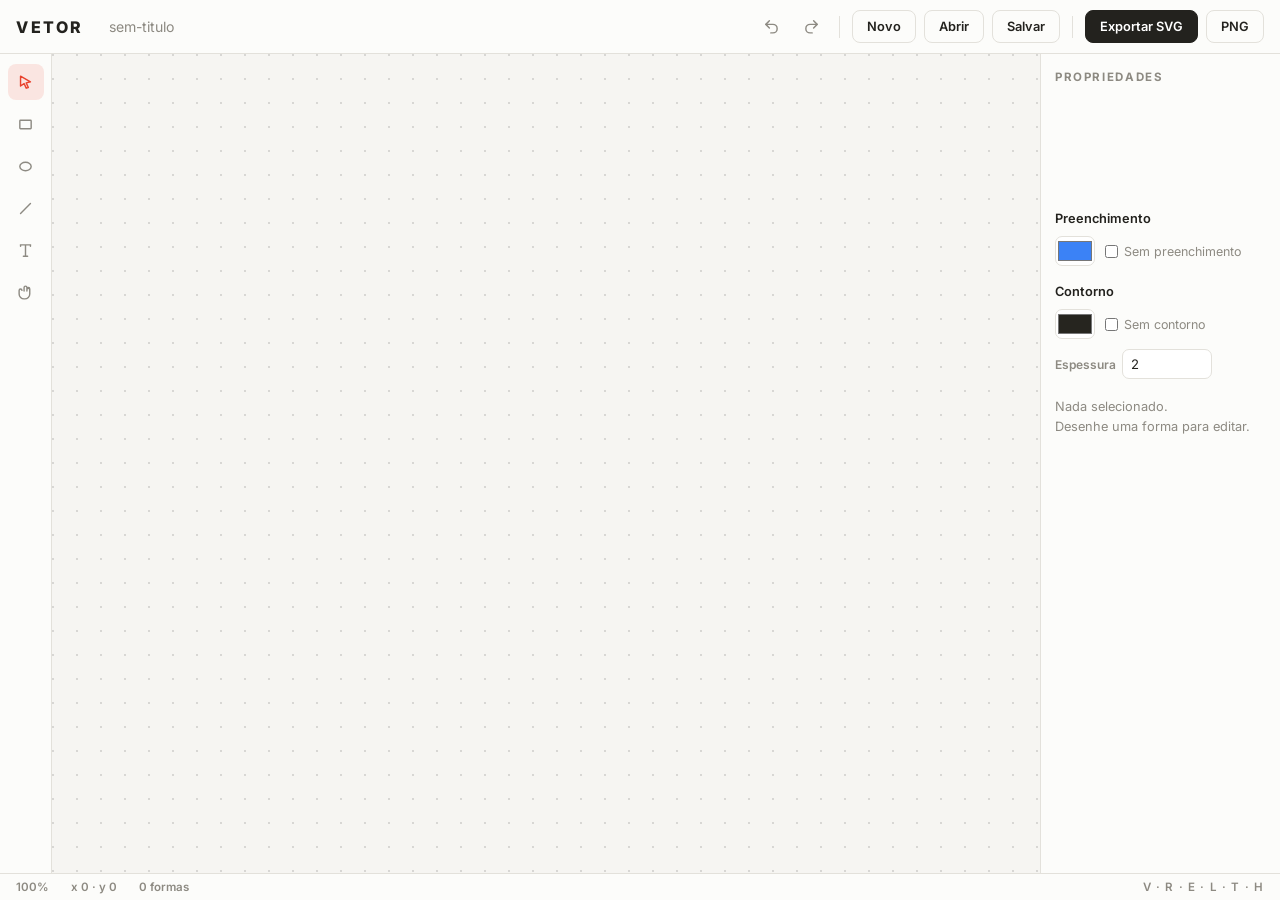
==== index.html @ 30c0fa39 "VETOR: MVP do editor vetorial" ====
<!DOCTYPE html>
<html lang="pt-BR">
<head>
    <meta charset="UTF-8">
    <meta name="viewport" content="width=device-width, initial-scale=1.0">
    <meta name="description" content="VETOR — Editor vetorial, direto no navegador. Formas, texto e cores em SVG, de graça.">
    <title>VETOR — Editor vetorial</title>
    <link href="https://fonts.googleapis.com/css2?family=Inter:wght@400;500;600;700;800&display=swap" rel="stylesheet">
    <link rel="icon" type="image/svg+xml" href="favicon.svg">
    <link rel="stylesheet" href="assets/css/styles.css">
</head>
<body>
    <header class="topbar">
        <a href="#" class="logo" id="logo_vetor">VETOR</a>
        <input type="text" id="nome_doc" class="nome-doc" value="sem-titulo" spellcheck="false" aria-label="Nome do arquivo">
        <div class="topbar-acoes">
            <button class="bt-ferr" id="bt_undo" title="Desfazer (Ctrl+Z)" aria-label="Desfazer">
                <svg viewBox="0 0 24 24" fill="none" stroke="currentColor" stroke-width="2" stroke-linecap="round" stroke-linejoin="round" aria-hidden="true"><path d="M9 14L4 9l5-5"/><path d="M4 9h10a6 6 0 0 1 0 12h-3"/></svg>
            </button>
            <button class="bt-ferr" id="bt_redo" title="Refazer (Ctrl+Y)" aria-label="Refazer">
                <svg viewBox="0 0 24 24" fill="none" stroke="currentColor" stroke-width="2" stroke-linecap="round" stroke-linejoin="round" aria-hidden="true"><path d="M15 14l5-5-5-5"/><path d="M20 9H10a6 6 0 0 0 0 12h3"/></svg>
            </button>
            <span class="sep"></span>
            <button class="bt-acao" id="bt_novo">Novo</button>
            <button class="bt-acao" id="bt_abrir">Abrir</button>
            <button class="bt-acao" id="bt_salvar">Salvar</button>
            <span class="sep"></span>
            <button class="bt-acao primario" id="bt_exportar_svg">Exportar SVG</button>
            <button class="bt-acao" id="bt_exportar_png">PNG</button>
        </div>
        <input type="file" id="abrir_arquivo" accept=".json,application/json" hidden>
    </header>

    <div class="corpo">
        <!-- Ferramentas -->
        <nav class="ferramentas" aria-label="Ferramentas de desenho">
            <button class="bt-ferr ativa" data-ferramenta="selecionar" title="Selecionar (V)">
                <svg viewBox="0 0 24 24" fill="none" stroke="currentColor" stroke-width="2" stroke-linejoin="round" aria-hidden="true"><path d="M5 3l14 8-6 1.5L16 19l-3 1-3-6.5L5 17V3z"/></svg>
            </button>
            <button class="bt-ferr" data-ferramenta="retangulo" title="Retângulo (R)">
                <svg viewBox="0 0 24 24" fill="none" stroke="currentColor" stroke-width="2" aria-hidden="true"><rect x="4" y="6" width="16" height="12" rx="1"/></svg>
            </button>
            <button class="bt-ferr" data-ferramenta="elipse" title="Elipse (E)">
                <svg viewBox="0 0 24 24" fill="none" stroke="currentColor" stroke-width="2" aria-hidden="true"><ellipse cx="12" cy="12" rx="8" ry="6"/></svg>
            </button>
            <button class="bt-ferr" data-ferramenta="linha" title="Linha (L)">
                <svg viewBox="0 0 24 24" fill="none" stroke="currentColor" stroke-width="2" stroke-linecap="round" aria-hidden="true"><path d="M5 19L19 5"/></svg>
            </button>
            <button class="bt-ferr" data-ferramenta="texto" title="Texto (T)">
                <svg viewBox="0 0 24 24" fill="none" stroke="currentColor" stroke-width="2" stroke-linecap="round" aria-hidden="true"><path d="M5 6V4h14v2M12 4v16M9 20h6"/></svg>
            </button>
            <button class="bt-ferr" data-ferramenta="mao" title="Mover a tela (H) — ou arraste com o botão do meio">
                <svg viewBox="0 0 24 24" fill="none" stroke="currentColor" stroke-width="2" stroke-linecap="round" stroke-linejoin="round" aria-hidden="true"><path d="M18 11V7a2 2 0 0 0-4 0M10 10V5a2 2 0 1 1 4 0v5m0-2a2 2 0 0 1 4 0v6a7 7 0 0 1-7 7h-1a7 7 0 0 1-7-7V9a2 2 0 0 1 4 0"/></svg>
            </button>
        </nav>

        <!-- Área de desenho -->
        <div class="tela" id="tela">
            <svg id="mesa" xmlns="http://www.w3.org/2000/svg" aria-label="Mesa de desenho">
                <g id="conteudo"></g>
                <g id="overlay"></g>
            </svg>
        </div>

        <!-- Propriedades -->
        <aside class="painel" aria-label="Propriedades">
            <h2 class="painel-titulo">Propriedades</h2>

            <section class="painel-grupo" id="grp_posicao">
                <h3>Posição e tamanho</h3>
                <div class="grade2">
                    <label>X<input type="number" id="prop_x" step="1"></label>
                    <label>Y<input type="number" id="prop_y" step="1"></label>
                    <label>L<input type="number" id="prop_l" step="1" min="1"></label>
                    <label>A<input type="number" id="prop_a" step="1" min="1"></label>
                </div>
            </section>

            <section class="painel-grupo">
                <h3>Preenchimento</h3>
                <div class="cor-linha">
                    <input type="color" id="prop_fundo" value="#3b82f6" aria-label="Cor de preenchimento">
                    <label class="check"><input type="checkbox" id="prop_sem_fundo"> Sem preenchimento</label>
                </div>
            </section>

            <section class="painel-grupo">
                <h3>Contorno</h3>
                <div class="cor-linha">
                    <input type="color" id="prop_contorno" value="#26251f" aria-label="Cor do contorno">
                    <label class="check"><input type="checkbox" id="prop_sem_contorno"> Sem contorno</label>
                </div>
                <label class="mini">Espessura<input type="number" id="prop_espessura" value="2" min="0.5" step="0.5"></label>
            </section>

            <section class="painel-grupo" id="grp_texto" hidden>
                <h3>Texto</h3>
                <textarea id="prop_texto" rows="2" spellcheck="false" placeholder="Conteúdo do texto"></textarea>
                <label class="mini">Tamanho da fonte<input type="number" id="prop_fonte" value="24" min="4" step="1"></label>
            </section>

            <p class="painel-vazio" id="painel_vazio">Nada selecionado.<br>Desenhe uma forma para editar.</p>
        </aside>
    </div>

    <footer class="statusbar">
        <span id="st_zoom">100%</span>
        <span id="st_pos">x 0 · y 0</span>
        <span id="st_formas">0 formas</span>
        <span class="st-atalhos" title="Atalhos de ferramentas">V · R · E · L · T · H</span>
    </footer>

    <div class="toast" id="toast" role="status" aria-live="polite"></div>

    <script src="assets/js/editor.js"></script>
    <script src="assets/js/app.js"></script>
</body>
</html>
---- assets/css/styles.css ----
/* VETOR — estilos (light, minimalista, estilo VectorCraft) */
:root {
    --fundo: #f6f5f2;
    --painel: #fcfcfa;
    --borda: #e3e1db;
    --texto: #23221e;
    --texto-fraco: #8d8a82;
    --primario: #e8422d;
    --primario-suave: rgba(232, 66, 45, 0.12);
    --selecao: #2f7cf6;
    --sombra: 0 6px 24px rgba(35, 34, 30, 0.08);
    --fonte: 'Inter', system-ui, -apple-system, 'Segoe UI', Roboto, sans-serif;
}

* { margin: 0; padding: 0; box-sizing: border-box; }

body {
    font-family: var(--fonte);
    background: var(--fundo);
    color: var(--texto);
    overflow: hidden;
    height: 100vh;
    display: flex;
    flex-direction: column;
}

/* Topbar */
.topbar {
    display: flex;
    align-items: center;
    gap: 14px;
    padding: 10px 16px;
    background: var(--painel);
    border-bottom: 1px solid var(--borda);
}

.logo {
    font-weight: 800;
    letter-spacing: 0.16em;
    font-size: 1rem;
    color: var(--texto);
    text-decoration: none;
}

.nome-doc {
    font-family: var(--fonte);
    font-size: 0.88rem;
    color: var(--texto-fraco);
    background: transparent;
    border: 1px solid transparent;
    border-radius: 8px;
    padding: 6px 10px;
    width: 180px;
    transition: border-color 0.15s, color 0.15s;
}

.nome-doc:hover { border-color: var(--borda); }
.nome-doc:focus { outline: none; border-color: var(--selecao); color: var(--texto); }

.topbar-acoes {
    margin-left: auto;
    display: flex;
    align-items: center;
    gap: 8px;
}

.sep { width: 1px; height: 22px; background: var(--borda); margin: 0 4px; }

.bt-ferr {
    width: 32px;
    height: 32px;
    display: grid;
    place-items: center;
    background: transparent;
    border: 1px solid transparent;
    border-radius: 8px;
    color: var(--texto-fraco);
    cursor: pointer;
    transition: background 0.12s, color 0.12s;
}

.bt-ferr svg { width: 17px; height: 17px; }
.bt-ferr:hover { background: var(--fundo); color: var(--texto); }
.bt-ferr.ativa { background: var(--primario-suave); color: var(--primario); border-color: transparent; }

.bt-acao {
    font-family: var(--fonte);
    font-size: 0.8rem;
    font-weight: 600;
    padding: 8px 14px;
    background: transparent;
    border: 1px solid var(--borda);
    border-radius: 8px;
    color: var(--texto);
    cursor: pointer;
    transition: border-color 0.12s, background 0.12s;
}

.bt-acao:hover { border-color: var(--texto-fraco); }

.bt-acao.primario {
    background: var(--texto);
    border-color: var(--texto);
    color: #fff;
}

.bt-acao.primario:hover { background: #000; }

/* Corpo em 3 colunas */
.corpo {
    flex: 1;
    display: grid;
    grid-template-columns: 52px 1fr 240px;
    min-height: 0;
}

/* Trilho de ferramentas */
.ferramentas {
    background: var(--painel);
    border-right: 1px solid var(--borda);
    padding: 10px 8px;
    display: flex;
    flex-direction: column;
    gap: 6px;
    align-items: center;
}

.ferramentas .bt-ferr { width: 36px; height: 36px; }

/* Tela */
.tela {
    position: relative;
    overflow: hidden;
    background:
        radial-gradient(circle at 1px 1px, rgba(35, 34, 30, 0.14) 1px, transparent 0) 0 0/24px 24px,
        var(--fundo);
    cursor: default;
}

.tela.desenhando { cursor: crosshair; }
.tela.mao { cursor: grab; }
.tela.mao.arrastando { cursor: grabbing; }

#mesa {
    width: 100%;
    height: 100%;
    display: block;
    touch-action: none;
}

/* Painel de propriedades */
.painel {
    background: var(--painel);
    border-left: 1px solid var(--borda);
    padding: 16px 14px;
    overflow-y: auto;
}

.painel-titulo {
    font-size: 0.72rem;
    font-weight: 700;
    letter-spacing: 0.14em;
    text-transform: uppercase;
    color: var(--texto-fraco);
    margin-bottom: 16px;
}

.painel-grupo { margin-bottom: 18px; }

.painel-grupo h3 {
    font-size: 0.8rem;
    font-weight: 600;
    margin-bottom: 10px;
}

.grade2 {
    display: grid;
    grid-template-columns: 1fr 1fr;
    gap: 8px;
}

.grade2 label,
.mini {
    display: flex;
    align-items: center;
    gap: 6px;
    font-size: 0.75rem;
    font-weight: 600;
    color: var(--texto-fraco);
}

.grade2 input,
.mini input {
    font-family: var(--fonte);
    font-size: 0.82rem;
    color: var(--texto);
    background: #fff;
    border: 1px solid var(--borda);
    border-radius: 7px;
    padding: 6px 8px;
    width: 100%;
    outline: none;
}

.grade2 input:focus, .mini input:focus { border-color: var(--selecao); }

.cor-linha {
    display: flex;
    align-items: center;
    gap: 10px;
}

.cor-linha input[type="color"] {
    width: 40px;
    height: 30px;
    padding: 0;
    border: 1px solid var(--borda);
    border-radius: 7px;
    background: #fff;
    cursor: pointer;
}

.check {
    display: flex;
    align-items: center;
    gap: 6px;
    font-size: 0.78rem;
    color: var(--texto-fraco);
    cursor: pointer;
    white-space: nowrap;
}

.mini { margin-top: 10px; display: flex; }
.mini input { max-width: 90px; }

#prop_texto {
    font-family: var(--fonte);
    font-size: 0.85rem;
    width: 100%;
    border: 1px solid var(--borda);
    border-radius: 7px;
    padding: 8px;
    resize: vertical;
    outline: none;
    background: #fff;
    color: var(--texto);
}

#prop_texto:focus { border-color: var(--selecao); }

.painel-vazio {
    font-size: 0.8rem;
    color: var(--texto-fraco);
    line-height: 1.6;
}

/* Statusbar */
.statusbar {
    display: flex;
    gap: 22px;
    align-items: center;
    padding: 6px 16px;
    font-size: 0.72rem;
    font-weight: 600;
    color: var(--texto-fraco);
    background: var(--painel);
    border-top: 1px solid var(--borda);
}

.st-atalhos { margin-left: auto; letter-spacing: 0.1em; }

/* Toast */
.toast {
    position: fixed;
    bottom: 42px;
    left: 50%;
    transform: translateX(-50%) translateY(60px);
    background: var(--texto);
    color: #fff;
    font-size: 0.8rem;
    font-weight: 600;
    padding: 10px 18px;
    border-radius: 10px;
    opacity: 0;
    pointer-events: none;
    transition: transform 0.2s, opacity 0.2s;
    z-index: 100;
}

.toast.show { transform: translateX(-50%) translateY(0); opacity: 1; }

/* Responsivo */
@media (max-width: 860px) {
    .corpo { grid-template-columns: 52px 1fr; }
    .painel { display: none; }
}
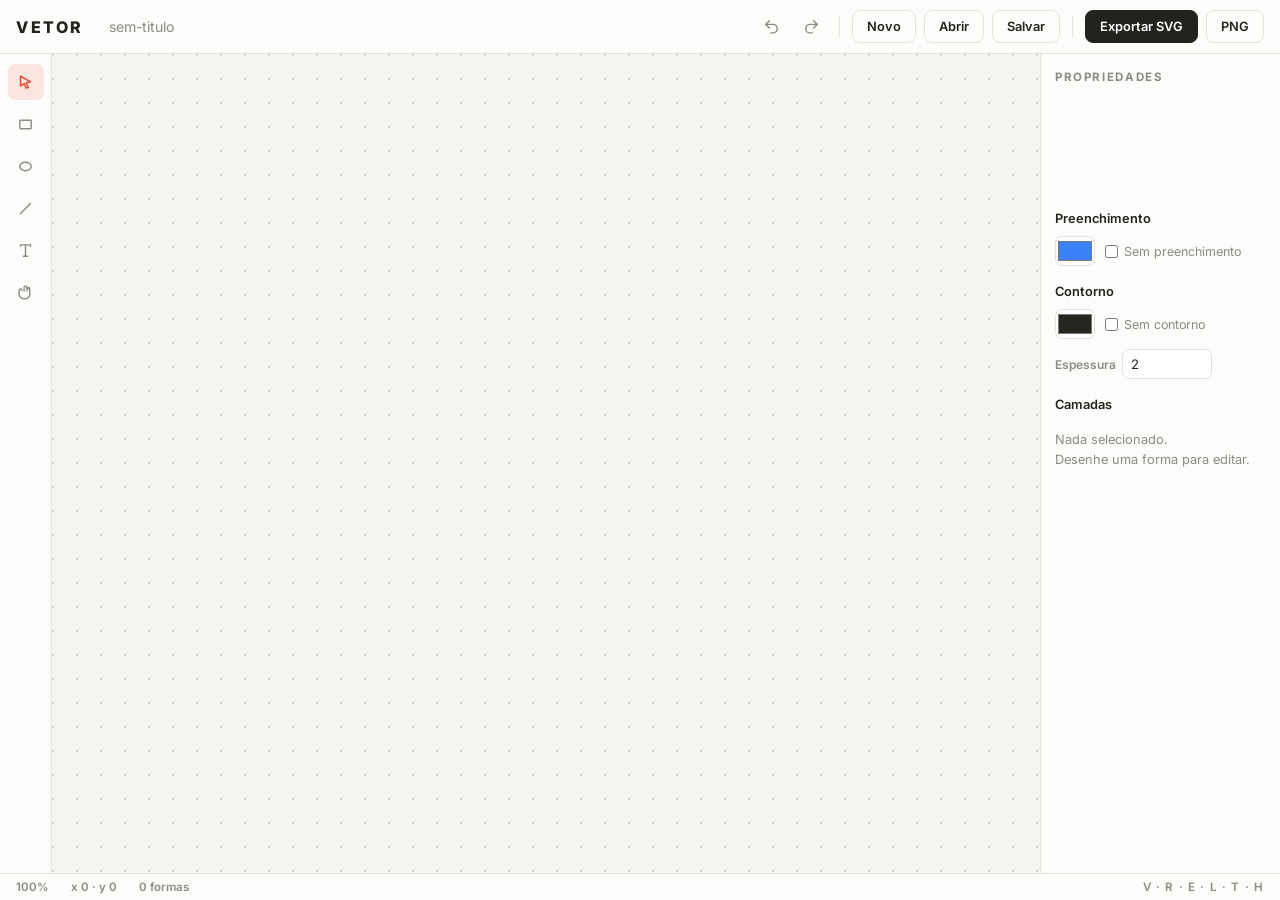
==== commit 3d6487eb: "Camadas: lista de objetos com reordenação e visibilidade (#2) - núcleo: moverFormaNaOrdem (frente/tr" ====
--- a/index.html
+++ b/index.html
@@ -99,6 +99,20 @@
                 <label class="mini">Tamanho da fonte<input type="number" id="prop_fonte" value="24" min="4" step="1"></label>
             </section>
 
+            <section class="painel-grupo">
+                <h3>Camadas</h3>
+                <ul class="camadas" id="lista_camadas"></ul>
+                <div class="camadas-acoes" id="camadas_acoes" hidden>
+                    <button class="bt-mini" data-ordem="fundo" title="Enviar para o fundo">⤓</button>
+                    <button class="bt-mini" data-ordem="tras" title="Uma camada atrás">↓</button>
+                    <button class="bt-mini" data-ordem="frente" title="Uma camada à frente">↑</button>
+                    <button class="bt-mini" data-ordem="topo" title="Trazer para o topo">⤒</button>
+                    <span class="sep2"></span>
+                    <button class="bt-mini" id="bt_camada_visivel" title="Mostrar/ocultar">👁</button>
+                    <button class="bt-mini" id="bt_camada_remover" title="Remover forma">🗑</button>
+                </div>
+            </section>
+
             <p class="painel-vazio" id="painel_vazio">Nada selecionado.<br>Desenhe uma forma para editar.</p>
         </aside>
     </div>
--- a/assets/css/styles.css
+++ b/assets/css/styles.css
@@ -254,6 +254,88 @@
     line-height: 1.6;
 }
 
+/* Camadas */
+.camadas {
+    list-style: none;
+    max-height: 220px;
+    overflow-y: auto;
+    border: 1px solid var(--borda);
+    border-radius: 8px;
+    background: #fff;
+}
+
+.camadas:empty { display: none; }
+
+.camada {
+    display: flex;
+    align-items: center;
+    gap: 8px;
+    padding: 7px 10px;
+    font-size: 0.8rem;
+    cursor: pointer;
+    border-bottom: 1px solid var(--borda);
+    transition: background 0.1s;
+}
+
+.camada:last-child { border-bottom: none; }
+.camada:hover { background: var(--fundo); }
+.camada.ativa { background: var(--primario-suave); font-weight: 600; }
+
+.camada-icone {
+    width: 16px;
+    height: 16px;
+    flex: none;
+    border-radius: 4px;
+    border: 1px solid var(--borda);
+}
+
+.camada-nome {
+    flex: 1;
+    min-width: 0;
+    overflow: hidden;
+    text-overflow: ellipsis;
+    white-space: nowrap;
+}
+
+.camada-olho {
+    background: transparent;
+    border: none;
+    cursor: pointer;
+    font-size: 0.8rem;
+    opacity: 0.55;
+    padding: 2px;
+}
+
+.camada-olho:hover { opacity: 1; }
+
+.camada.oculta .camada-nome { opacity: 0.45; text-decoration: line-through; }
+
+.camadas-acoes {
+    display: flex;
+    gap: 4px;
+    align-items: center;
+    margin-top: 8px;
+}
+
+.camadas-acoes[hidden] { display: none; }
+
+.bt-mini {
+    font-size: 0.8rem;
+    width: 26px;
+    height: 26px;
+    display: grid;
+    place-items: center;
+    background: #fff;
+    border: 1px solid var(--borda);
+    border-radius: 6px;
+    cursor: pointer;
+    transition: border-color 0.12s, background 0.12s;
+}
+
+.bt-mini:hover { border-color: var(--texto-fraco); }
+
+.sep2 { width: 1px; height: 18px; background: var(--borda); margin: 0 2px; }
+
 /* Statusbar */
 .statusbar {
     display: flex;
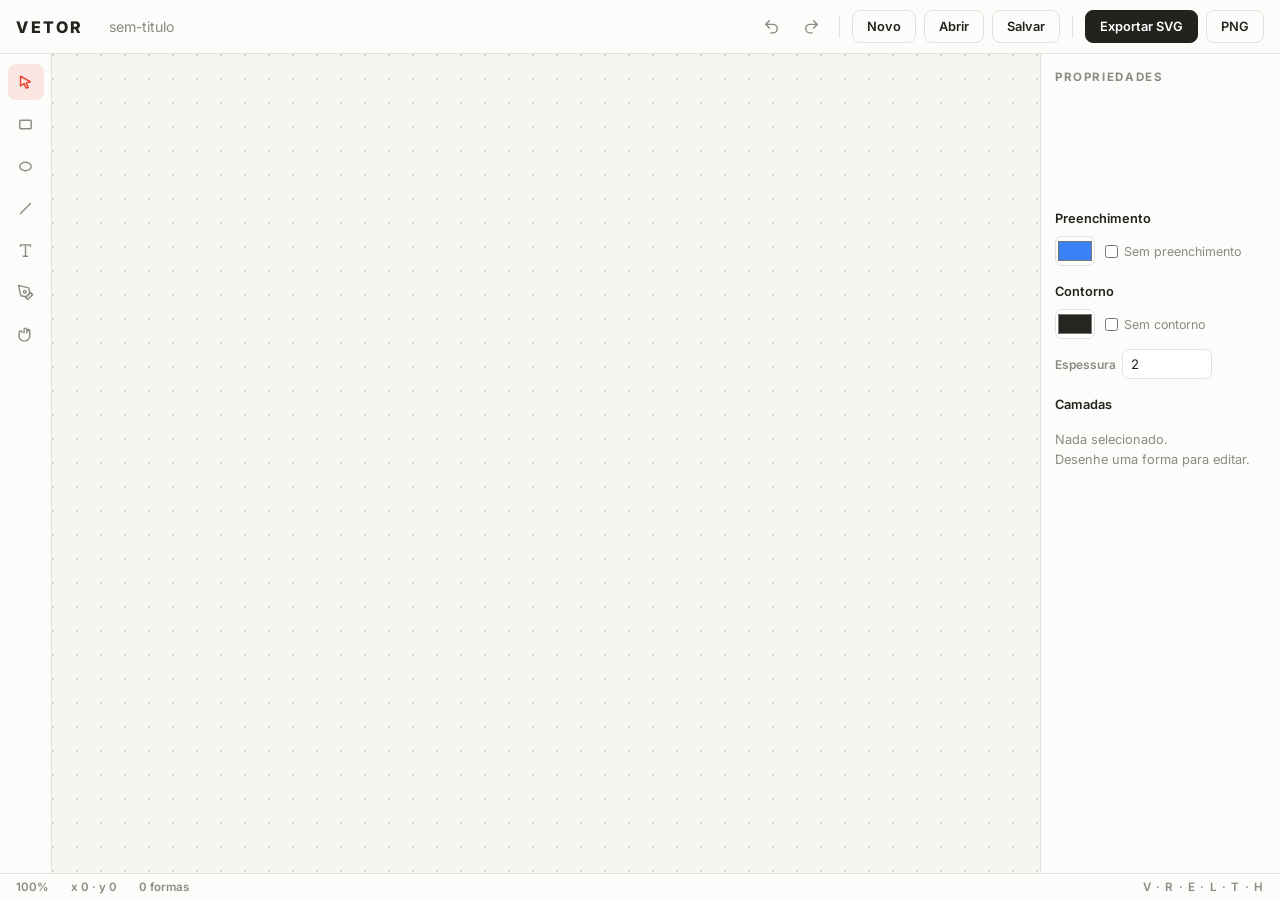
==== commit 2920eb6e: "Caneta Bézier: paths com nós, tangentes e fecho (#4) - núcleo: forma 'path' com pontos [{x,y,ax,ay,b" ====
--- a/index.html
+++ b/index.html
@@ -48,6 +48,9 @@
             </button>
             <button class="bt-ferr" data-ferramenta="texto" title="Texto (T)">
                 <svg viewBox="0 0 24 24" fill="none" stroke="currentColor" stroke-width="2" stroke-linecap="round" aria-hidden="true"><path d="M5 6V4h14v2M12 4v16M9 20h6"/></svg>
+            </button>
+            <button class="bt-ferr" data-ferramenta="caneta" title="Caneta (P) — cliques adicionam nós, Enter fecha, Esc cancela">
+                <svg viewBox="0 0 24 24" fill="none" stroke="currentColor" stroke-width="2" stroke-linecap="round" stroke-linejoin="round" aria-hidden="true"><path d="M12 19l7-7 3 3-7 7-3-3z"/><path d="M18 13l-1.5-7.5L2 2l3.5 14.5L13 18l5-5z"/><circle cx="11" cy="11" r="2"/></svg>
             </button>
             <button class="bt-ferr" data-ferramenta="mao" title="Mover a tela (H) — ou arraste com o botão do meio">
                 <svg viewBox="0 0 24 24" fill="none" stroke="currentColor" stroke-width="2" stroke-linecap="round" stroke-linejoin="round" aria-hidden="true"><path d="M18 11V7a2 2 0 0 0-4 0M10 10V5a2 2 0 1 1 4 0v5m0-2a2 2 0 0 1 4 0v6a7 7 0 0 1-7 7h-1a7 7 0 0 1-7-7V9a2 2 0 0 1 4 0"/></svg>
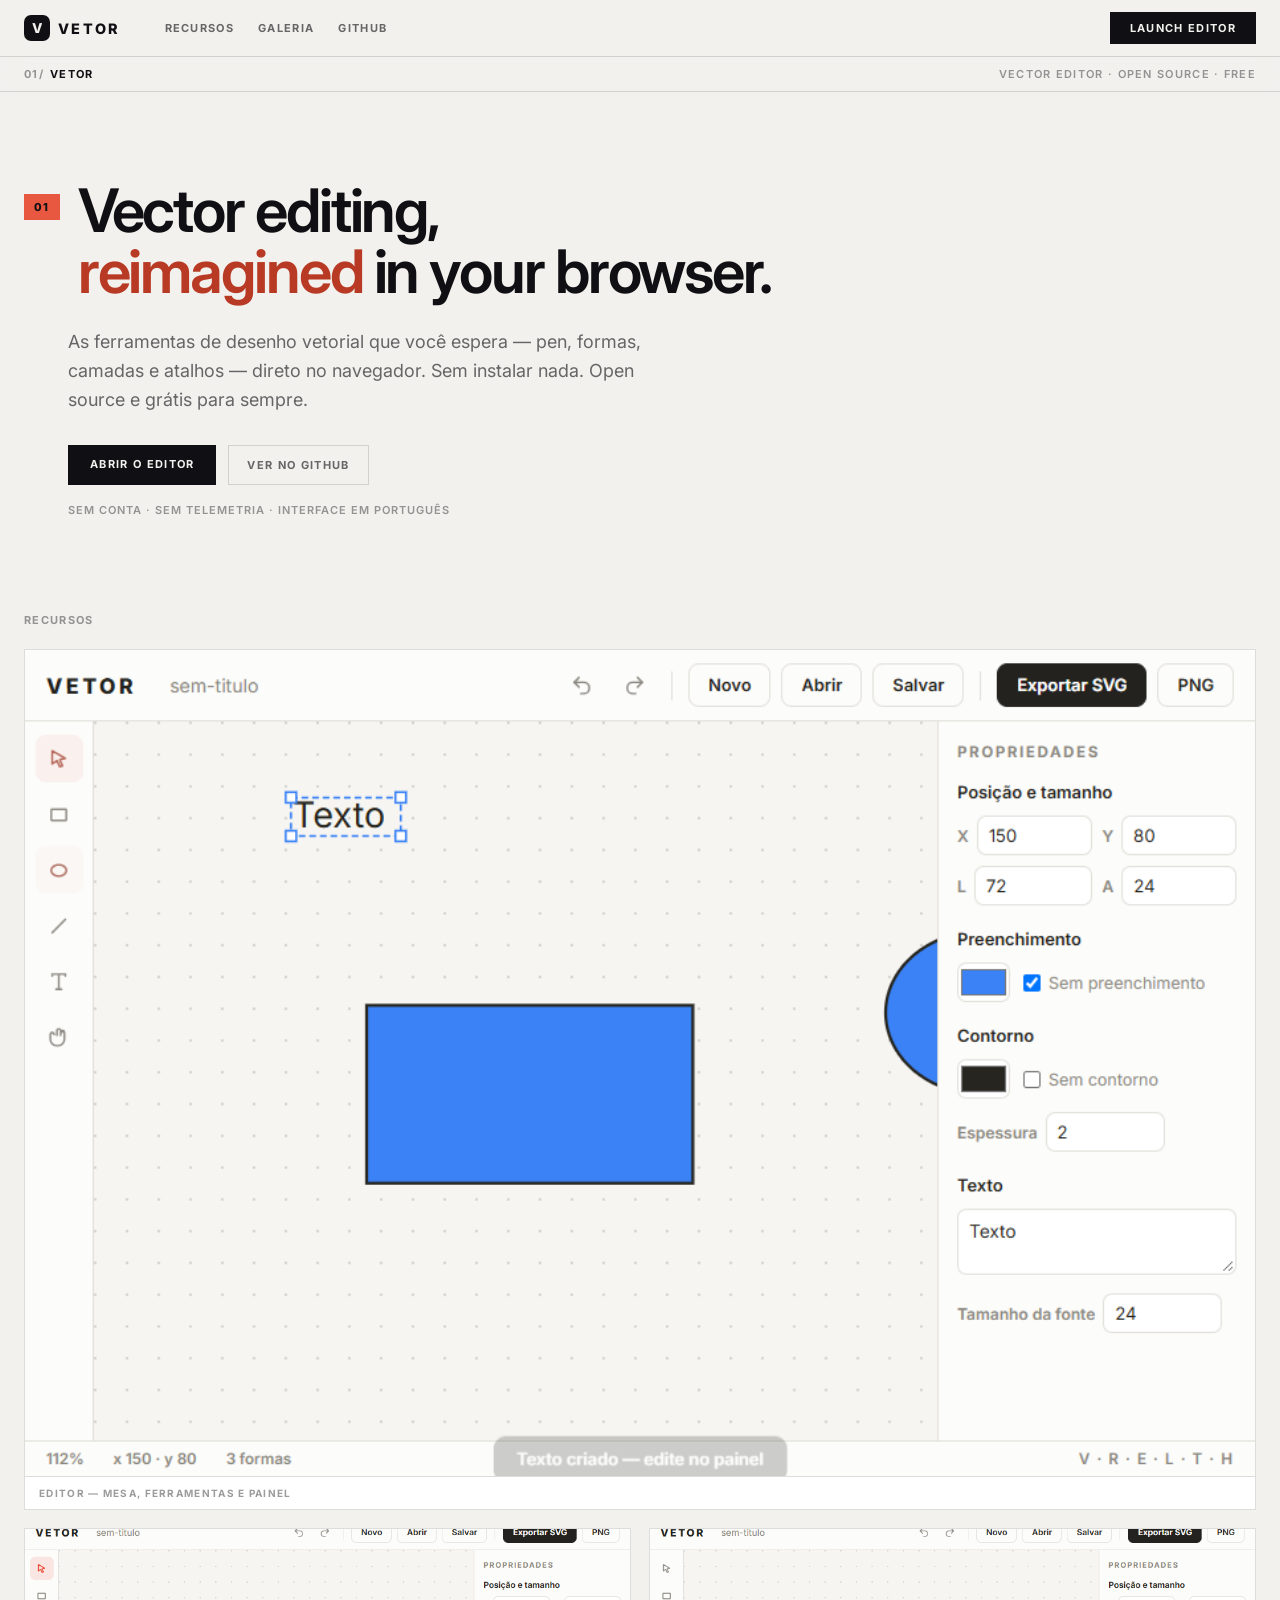
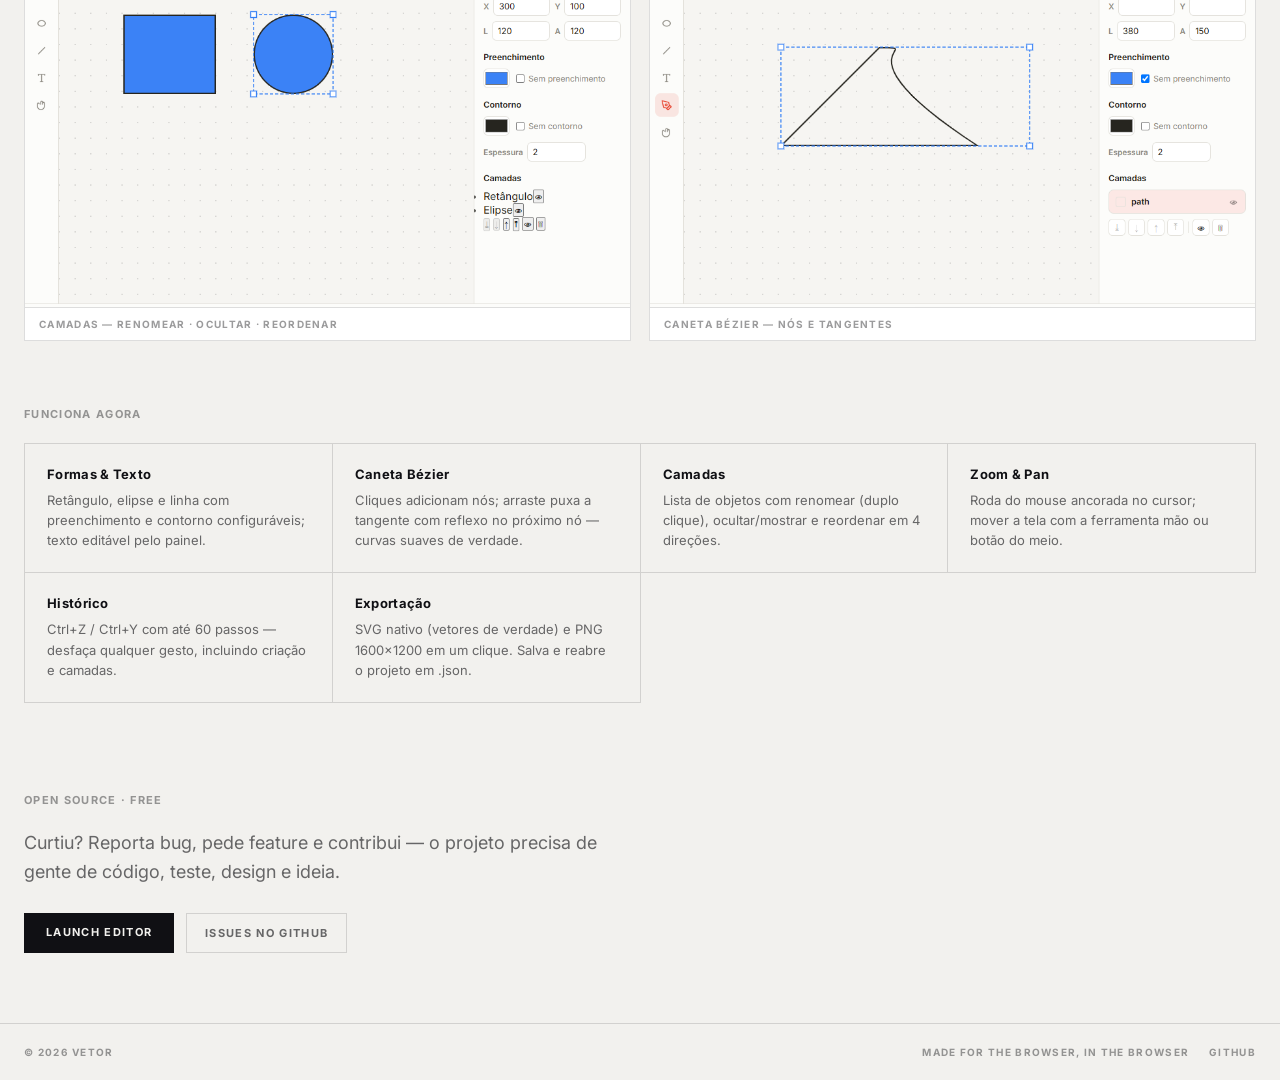
==== commit a3e9c53a: "Vitrine no padrão ArtCraft + editor em editor.html - index.html vira showcase (HUD sticky 01/APP, ba" ====
--- a/index.html
+++ b/index.html
@@ -3,133 +3,113 @@
 <head>
     <meta charset="UTF-8">
     <meta name="viewport" content="width=device-width, initial-scale=1.0">
-    <meta name="description" content="VETOR — Editor vetorial, direto no navegador. Formas, texto e cores em SVG, de graça.">
-    <title>VETOR — Editor vetorial</title>
+    <meta name="description" content="VETOR — Editor vetorial direto no navegador: formas, texto e cores em SVG, de graça.">
+    <title>VETOR — Editor vetorial no navegador</title>
     <link href="https://fonts.googleapis.com/css2?family=Inter:wght@400;500;600;700;800&display=swap" rel="stylesheet">
     <link rel="icon" type="image/svg+xml" href="favicon.svg">
-    <link rel="stylesheet" href="assets/css/styles.css">
+    <link rel="stylesheet" href="assets/css/site.css">
 </head>
 <body>
-    <header class="topbar">
-        <a href="#" class="logo" id="logo_vetor">VETOR</a>
-        <input type="text" id="nome_doc" class="nome-doc" value="sem-titulo" spellcheck="false" aria-label="Nome do arquivo">
-        <div class="topbar-acoes">
-            <button class="bt-ferr" id="bt_undo" title="Desfazer (Ctrl+Z)" aria-label="Desfazer">
-                <svg viewBox="0 0 24 24" fill="none" stroke="currentColor" stroke-width="2" stroke-linecap="round" stroke-linejoin="round" aria-hidden="true"><path d="M9 14L4 9l5-5"/><path d="M4 9h10a6 6 0 0 1 0 12h-3"/></svg>
-            </button>
-            <button class="bt-ferr" id="bt_redo" title="Refazer (Ctrl+Y)" aria-label="Refazer">
-                <svg viewBox="0 0 24 24" fill="none" stroke="currentColor" stroke-width="2" stroke-linecap="round" stroke-linejoin="round" aria-hidden="true"><path d="M15 14l5-5-5-5"/><path d="M20 9H10a6 6 0 0 0 0 12h3"/></svg>
-            </button>
-            <span class="sep"></span>
-            <button class="bt-acao" id="bt_novo">Novo</button>
-            <button class="bt-acao" id="bt_abrir">Abrir</button>
-            <button class="bt-acao" id="bt_salvar">Salvar</button>
-            <span class="sep"></span>
-            <button class="bt-acao primario" id="bt_exportar_svg">Exportar SVG</button>
-            <button class="bt-acao" id="bt_exportar_png">PNG</button>
-        </div>
-        <input type="file" id="abrir_arquivo" accept=".json,application/json" hidden>
-    </header>
+    <div class="app-shell">
+        <!-- Barra fixa do topo -->
+        <header class="topo">
+            <div class="topo-mx">
+                <a class="marca" href="index.html">
+                    <span class="marca-icon">V</span>
+                    <span class="marca-nome">VETOR</span>
+                </a>
+                <nav class="topo-links">
+                    <a href="#recursos">Recursos</a>
+                    <a href="#galeria">Galeria</a>
+                    <a href="https://github.com/cleciodivi/vetor" target="_blank" rel="noopener">GitHub</a>
+                </nav>
+                <a class="bt-lancar" href="editor.html">Launch Editor</a>
+            </div>
+        </header>
 
-    <div class="corpo">
-        <!-- Ferramentas -->
-        <nav class="ferramentas" aria-label="Ferramentas de desenho">
-            <button class="bt-ferr ativa" data-ferramenta="selecionar" title="Selecionar (V)">
-                <svg viewBox="0 0 24 24" fill="none" stroke="currentColor" stroke-width="2" stroke-linejoin="round" aria-hidden="true"><path d="M5 3l14 8-6 1.5L16 19l-3 1-3-6.5L5 17V3z"/></svg>
-            </button>
-            <button class="bt-ferr" data-ferramenta="retangulo" title="Retângulo (R)">
-                <svg viewBox="0 0 24 24" fill="none" stroke="currentColor" stroke-width="2" aria-hidden="true"><rect x="4" y="6" width="16" height="12" rx="1"/></svg>
-            </button>
-            <button class="bt-ferr" data-ferramenta="elipse" title="Elipse (E)">
-                <svg viewBox="0 0 24 24" fill="none" stroke="currentColor" stroke-width="2" aria-hidden="true"><ellipse cx="12" cy="12" rx="8" ry="6"/></svg>
-            </button>
-            <button class="bt-ferr" data-ferramenta="linha" title="Linha (L)">
-                <svg viewBox="0 0 24 24" fill="none" stroke="currentColor" stroke-width="2" stroke-linecap="round" aria-hidden="true"><path d="M5 19L19 5"/></svg>
-            </button>
-            <button class="bt-ferr" data-ferramenta="texto" title="Texto (T)">
-                <svg viewBox="0 0 24 24" fill="none" stroke="currentColor" stroke-width="2" stroke-linecap="round" aria-hidden="true"><path d="M5 6V4h14v2M12 4v16M9 20h6"/></svg>
-            </button>
-            <button class="bt-ferr" data-ferramenta="caneta" title="Caneta (P) — cliques adicionam nós, Enter fecha, Esc cancela">
-                <svg viewBox="0 0 24 24" fill="none" stroke="currentColor" stroke-width="2" stroke-linecap="round" stroke-linejoin="round" aria-hidden="true"><path d="M12 19l7-7 3 3-7 7-3-3z"/><path d="M18 13l-1.5-7.5L2 2l3.5 14.5L13 18l5-5z"/><circle cx="11" cy="11" r="2"/></svg>
-            </button>
-            <button class="bt-ferr" data-ferramenta="mao" title="Mover a tela (H) — ou arraste com o botão do meio">
-                <svg viewBox="0 0 24 24" fill="none" stroke="currentColor" stroke-width="2" stroke-linecap="round" stroke-linejoin="round" aria-hidden="true"><path d="M18 11V7a2 2 0 0 0-4 0M10 10V5a2 2 0 1 1 4 0v5m0-2a2 2 0 0 1 4 0v6a7 7 0 0 1-7 7h-1a7 7 0 0 1-7-7V9a2 2 0 0 1 4 0"/></svg>
-            </button>
-        </nav>
-
-        <!-- Área de desenho -->
-        <div class="tela" id="tela">
-            <svg id="mesa" xmlns="http://www.w3.org/2000/svg" aria-label="Mesa de desenho">
-                <g id="conteudo"></g>
-                <g id="overlay"></g>
-            </svg>
+        <!-- HUD sticky (breadcrumb do app) -->
+        <div class="hud">
+            <div class="hud-mx">
+                <span class="hud-num">01/</span><span class="hud-app">VETOR</span>
+                <span class="hud-dir">VECTOR EDITOR · OPEN SOURCE · FREE</span>
+            </div>
         </div>
 
-        <!-- Propriedades -->
-        <aside class="painel" aria-label="Propriedades">
-            <h2 class="painel-titulo">Propriedades</h2>
-
-            <section class="painel-grupo" id="grp_posicao">
-                <h3>Posição e tamanho</h3>
-                <div class="grade2">
-                    <label>X<input type="number" id="prop_x" step="1"></label>
-                    <label>Y<input type="number" id="prop_y" step="1"></label>
-                    <label>L<input type="number" id="prop_l" step="1" min="1"></label>
-                    <label>A<input type="number" id="prop_a" step="1" min="1"></label>
+        <main>
+            <!-- Hero -->
+            <section class="hero" id="topo">
+                <div class="hero-mx">
+                    <div class="hero-badge">
+                        <span class="badge-num">01</span>
+                        <h1>Vector editing,<br>
+                            <span class="destaque">reimagined</span> in your browser.</h1>
+                    </div>
+                    <p class="hero-sub">As ferramentas de desenho vetorial que você espera — pen, formas, camadas e atalhos —
+                        direto no navegador. Sem instalar nada. Open source e grátis para sempre.</p>
+                    <div class="hero-acoes">
+                        <a class="bt-primario" href="editor.html">Abrir o Editor</a>
+                        <a class="bt-fantasma" href="https://github.com/cleciodivi/vetor" target="_blank" rel="noopener">Ver no GitHub</a>
+                    </div>
+                    <p class="hero-telemetria-nula">Sem conta · Sem telemetria · Interface em português</p>
                 </div>
             </section>
 
-            <section class="painel-grupo">
-                <h3>Preenchimento</h3>
-                <div class="cor-linha">
-                    <input type="color" id="prop_fundo" value="#3b82f6" aria-label="Cor de preenchimento">
-                    <label class="check"><input type="checkbox" id="prop_sem_fundo"> Sem preenchimento</label>
+            <!-- Galeria -->
+            <section class="galeria" id="recursos">
+                <div class="galeria-mx">
+                    <h2 class="secao-titulo">RECURSOS</h2>
+                    <figure class="captura grande">
+                        <img src="docs/preview.png" alt="Editor VETOR: mesa de desenho, ferramentas e painel de propriedades" loading="lazy">
+                        <figcaption>EDITOR — MESA, FERRAMENTAS E PAINEL</figcaption>
+                    </figure>
+                    <div class="capturas-dupla">
+                        <figure class="captura">
+                            <img src="docs/camadas.png" alt="Painel de camadas com renomear, ocultar e reordenar" loading="lazy">
+                            <figcaption>CAMADAS — RENOMEAR · OCULTAR · REORDENAR</figcaption>
+                        </figure>
+                        <figure class="captura">
+                            <img src="docs/caneta.png" alt="Caneta Bézier criando um path curvo" loading="lazy">
+                            <figcaption>CANETA BÉZIER — NÓS E TANGENTES</figcaption>
+                        </figure>
+                    </div>
                 </div>
             </section>
 
-            <section class="painel-grupo">
-                <h3>Contorno</h3>
-                <div class="cor-linha">
-                    <input type="color" id="prop_contorno" value="#26251f" aria-label="Cor do contorno">
-                    <label class="check"><input type="checkbox" id="prop_sem_contorno"> Sem contorno</label>
-                </div>
-                <label class="mini">Espessura<input type="number" id="prop_espessura" value="2" min="0.5" step="0.5"></label>
-            </section>
-
-            <section class="painel-grupo" id="grp_texto" hidden>
-                <h3>Texto</h3>
-                <textarea id="prop_texto" rows="2" spellcheck="false" placeholder="Conteúdo do texto"></textarea>
-                <label class="mini">Tamanho da fonte<input type="number" id="prop_fonte" value="24" min="4" step="1"></label>
-            </section>
-
-            <section class="painel-grupo">
-                <h3>Camadas</h3>
-                <ul class="camadas" id="lista_camadas"></ul>
-                <div class="camadas-acoes" id="camadas_acoes" hidden>
-                    <button class="bt-mini" data-ordem="fundo" title="Enviar para o fundo">⤓</button>
-                    <button class="bt-mini" data-ordem="tras" title="Uma camada atrás">↓</button>
-                    <button class="bt-mini" data-ordem="frente" title="Uma camada à frente">↑</button>
-                    <button class="bt-mini" data-ordem="topo" title="Trazer para o topo">⤒</button>
-                    <span class="sep2"></span>
-                    <button class="bt-mini" id="bt_camada_visivel" title="Mostrar/ocultar">👁</button>
-                    <button class="bt-mini" id="bt_camada_remover" title="Remover forma">🗑</button>
+            <!-- Recursos em lista -->
+            <section class="lista-recursos" id="galeria">
+                <div class="lista-mx">
+                    <h2 class="secao-titulo">FUNCIONA AGORA</h2>
+                    <div class="grade-recursos">
+                        <article><h3>Formas & Texto</h3><p>Retângulo, elipse e linha com preenchimento e contorno configuráveis; texto editável pelo painel.</p></article>
+                        <article><h3>Caneta Bézier</h3><p>Cliques adicionam nós; arraste puxa a tangente com reflexo no próximo nó — curvas suaves de verdade.</p></article>
+                        <article><h3>Camadas</h3><p>Lista de objetos com renomear (duplo clique), ocultar/mostrar e reordenar em 4 direções.</p></article>
+                        <article><h3>Zoom & Pan</h3><p>Roda do mouse ancorada no cursor; mover a tela com a ferramenta mão ou botão do meio.</p></article>
+                        <article><h3>Histórico</h3><p>Ctrl+Z / Ctrl+Y com até 60 passos — desfaça qualquer gesto, incluindo criação e camadas.</p></article>
+                        <article><h3>Exportação</h3><p>SVG nativo (vetores de verdade) e PNG 1600×1200 em um clique. Salva e reabre o projeto em .json.</p></article>
+                    </div>
                 </div>
             </section>
 
-            <p class="painel-vazio" id="painel_vazio">Nada selecionado.<br>Desenhe uma forma para editar.</p>
-        </aside>
+            <!-- CTA final -->
+            <section class="cta">
+                <div class="cta-mx">
+                    <h2 class="secao-titulo">OPEN SOURCE · FREE</h2>
+                    <p>Curtiu? Reporta bug, pede feature e contribui — o projeto precisa de gente de código, teste, design e ideia.</p>
+                    <div class="cta-acoes">
+                        <a class="bt-primario" href="editor.html">Launch Editor</a>
+                        <a class="bt-fantasma" href="https://github.com/cleciodivi/vetor/issues" target="_blank" rel="noopener">Issues no GitHub</a>
+                    </div>
+                </div>
+            </section>
+        </main>
+
+        <footer class="rodape">
+            <div class="rodape-mx">
+                <span>© 2026 VETOR</span>
+                <span class="rodape-lema">MADE FOR THE BROWSER, IN THE BROWSER</span>
+                <a href="https://github.com/cleciodivi/vetor" target="_blank" rel="noopener">GitHub</a>
+            </div>
+        </footer>
     </div>
-
-    <footer class="statusbar">
-        <span id="st_zoom">100%</span>
-        <span id="st_pos">x 0 · y 0</span>
-        <span id="st_formas">0 formas</span>
-        <span class="st-atalhos" title="Atalhos de ferramentas">V · R · E · L · T · H</span>
-    </footer>
-
-    <div class="toast" id="toast" role="status" aria-live="polite"></div>
-
-    <script src="assets/js/editor.js"></script>
-    <script src="assets/js/app.js"></script>
 </body>
 </html>
--- a/assets/css/site.css
+++ b/assets/css/site.css
@@ -0,0 +1,316 @@
+/* VETOR — vitrine (estilo ArtCraft: claro, HUD, tipografia forte) */
+:root {
+    --app-acento: #b83a24;
+    --app-acento-vivo: #e8573f;
+    --fundo: #f2f1ee;
+    --tinta: #101014;
+    --tinta-62: rgba(16, 16, 20, 0.62);
+    --tinta-42: rgba(16, 16, 20, 0.42);
+    --borda: rgba(16, 16, 20, 0.14);
+    --fonte: 'Inter', system-ui, -apple-system, 'Segoe UI', Roboto, sans-serif;
+    --largura: 1280px;
+}
+
+* { margin: 0; padding: 0; box-sizing: border-box; }
+
+html { scroll-behavior: smooth; }
+
+body {
+    font-family: var(--fonte);
+    background: var(--fundo);
+    color: var(--tinta);
+}
+
+a { color: inherit; text-decoration: none; }
+
+/* Topo */
+.topo {
+    position: sticky;
+    top: 0;
+    z-index: 40;
+    background: rgba(242, 241, 238, 0.85);
+    backdrop-filter: blur(12px);
+    border-bottom: 1px solid var(--borda);
+}
+
+.topo-mx, .hud-mx, .hero-mx, .galeria-mx, .lista-mx, .cta-mx, .rodape-mx {
+    max-width: var(--largura);
+    margin: 0 auto;
+    padding: 0 24px;
+}
+
+.topo-mx {
+    display: flex;
+    align-items: center;
+    gap: 22px;
+    height: 56px;
+}
+
+.marca {
+    display: inline-flex;
+    align-items: center;
+    gap: 8px;
+    font-weight: 800;
+}
+
+.marca-icon {
+    width: 26px;
+    height: 26px;
+    display: grid;
+    place-items: center;
+    background: var(--tinta);
+    color: var(--fundo);
+    border-radius: 7px;
+    font-size: 0.85rem;
+    font-weight: 800;
+}
+
+.marca-nome { letter-spacing: 0.16em; font-size: 0.9rem; }
+
+.topo-links {
+    display: flex;
+    gap: 4px;
+    margin-left: 12px;
+}
+
+.topo-links a {
+    font-size: 11px;
+    font-weight: 700;
+    letter-spacing: 1.32px;
+    text-transform: uppercase;
+    color: var(--tinta-62);
+    padding: 8px 10px;
+    transition: color 0.12s;
+}
+
+.topo-links a:hover { color: var(--tinta); }
+
+.bt-lancar {
+    margin-left: auto;
+    font-size: 11px;
+    font-weight: 700;
+    letter-spacing: 1.32px;
+    text-transform: uppercase;
+    background: var(--tinta);
+    color: var(--fundo);
+    padding: 9px 20px;
+    transition: opacity 0.12s;
+}
+
+.bt-lancar:hover { opacity: 0.86; }
+
+/* HUD */
+.hud {
+    position: sticky;
+    top: 56px;
+    z-index: 30;
+    background: rgba(242, 241, 238, 0.75);
+    backdrop-filter: blur(8px);
+    border-bottom: 1px solid var(--borda);
+}
+
+.hud-mx {
+    display: flex;
+    align-items: center;
+    gap: 6px;
+    height: 34px;
+    font-size: 11px;
+    font-weight: 700;
+    letter-spacing: 1.3px;
+    text-transform: uppercase;
+}
+
+.hud-num { color: var(--tinta-42); }
+.hud-app { color: var(--tinta); }
+
+.hud-dir {
+    margin-left: auto;
+    color: var(--tinta-42);
+    font-weight: 600;
+}
+
+/* Hero */
+.hero { padding: 88px 0 40px; }
+
+.hero-badge {
+    display: flex;
+    align-items: flex-start;
+    gap: 18px;
+}
+
+.badge-num {
+    flex: none;
+    margin-top: 14px;
+    background: var(--app-acento-vivo);
+    color: var(--tinta);
+    font-size: 11px;
+    font-weight: 800;
+    letter-spacing: 1.3px;
+    padding: 6px 10px;
+}
+
+.hero h1 {
+    font-size: clamp(38px, 6vw, 60px);
+    line-height: 1.02;
+    font-weight: 620;
+    letter-spacing: -0.035em;
+}
+
+.destaque { color: var(--app-acento); }
+
+.hero-sub {
+    margin: 26px 0 0 44px;
+    max-width: 576px;
+    font-size: 18px;
+    line-height: 1.6;
+    color: var(--tinta-62);
+}
+
+.hero-acoes {
+    margin: 30px 0 0 44px;
+    display: flex;
+    gap: 12px;
+    flex-wrap: wrap;
+}
+
+.bt-primario {
+    display: inline-block;
+    font-size: 11px;
+    font-weight: 700;
+    letter-spacing: 1.32px;
+    text-transform: uppercase;
+    background: var(--tinta);
+    color: var(--fundo);
+    padding: 12px 22px;
+    transition: opacity 0.12s;
+}
+
+.bt-primario:hover { opacity: 0.86; }
+
+.bt-fantasma {
+    display: inline-block;
+    font-size: 11px;
+    font-weight: 700;
+    letter-spacing: 1.32px;
+    text-transform: uppercase;
+    color: var(--tinta-62);
+    border: 1px solid var(--borda);
+    padding: 12px 18px;
+    transition: color 0.12s, border-color 0.12s;
+}
+
+.bt-fantasma:hover { color: var(--tinta); border-color: var(--tinta-42); }
+
+.hero-telemetria-nula {
+    margin: 18px 0 0 44px;
+    font-size: 11px;
+    font-weight: 600;
+    letter-spacing: 1px;
+    text-transform: uppercase;
+    color: var(--tinta-42);
+}
+
+/* Seções */
+.secao-titulo {
+    font-size: 11px;
+    font-weight: 700;
+    letter-spacing: 1.32px;
+    text-transform: uppercase;
+    color: var(--tinta-42);
+    margin-bottom: 22px;
+}
+
+.galeria { padding: 56px 0 30px; }
+
+.captura {
+    border: 1px solid var(--borda);
+    background: #fff;
+}
+
+.captura img { display: block; width: 100%; height: auto; }
+
+.captura figcaption {
+    padding: 10px 14px;
+    border-top: 1px solid var(--borda);
+    font-size: 10px;
+    font-weight: 700;
+    letter-spacing: 1.3px;
+    color: var(--tinta-42);
+}
+
+.captura.grande { margin-bottom: 18px; }
+
+.capturas-dupla {
+    display: grid;
+    grid-template-columns: 1fr 1fr;
+    gap: 18px;
+}
+.capturas-dupla .captura img { aspect-ratio: 16 / 10; object-fit: cover; }
+
+/* Lista de recursos */
+.lista-recursos { padding: 36px 0 30px; }
+
+.grade-recursos {
+    display: grid;
+    grid-template-columns: repeat(auto-fit, minmax(280px, 1fr));
+    border-top: 1px solid var(--borda);
+    border-left: 1px solid var(--borda);
+}
+
+.grade-recursos article {
+    padding: 22px;
+    border-right: 1px solid var(--borda);
+    border-bottom: 1px solid var(--borda);
+    background: transparent;
+    transition: background 0.12s;
+}
+
+.grade-recursos article:hover { background: rgba(16, 16, 20, 0.035); }
+
+.grade-recursos h3 {
+    font-size: 13px;
+    font-weight: 700;
+    letter-spacing: 0.3px;
+    margin-bottom: 8px;
+}
+
+.grade-recursos p { font-size: 13px; line-height: 1.55; color: var(--tinta-62); }
+
+/* CTA */
+.cta { padding: 60px 0 70px; }
+
+.cta p {
+    max-width: 576px;
+    font-size: 18px;
+    line-height: 1.6;
+    color: var(--tinta-62);
+    margin-bottom: 26px;
+}
+
+.cta-acoes { display: flex; gap: 12px; flex-wrap: wrap; }
+
+/* Rodapé */
+.rodape {
+    border-top: 1px solid var(--borda);
+    padding: 22px 0;
+    font-size: 10px;
+    font-weight: 700;
+    letter-spacing: 1.3px;
+    text-transform: uppercase;
+    color: var(--tinta-42);
+}
+
+.rodape-mx { display: flex; align-items: center; gap: 20px; }
+.rodape a:hover { color: var(--tinta); }
+.rodape-lema { margin-left: auto; }
+
+/* Responsivo */
+@media (max-width: 780px) {
+    .topo-links { display: none; }
+    .hero { padding: 56px 0 28px; }
+    .hero-badge { flex-direction: column; gap: 10px; }
+    .badge-num { margin-top: 0; }
+    .hero-sub, .hero-acoes, .hero-telemetria-nula { margin-left: 0; }
+    .capturas-dupla { grid-template-columns: 1fr; }
+    .hud-dir { display: none; }
+}
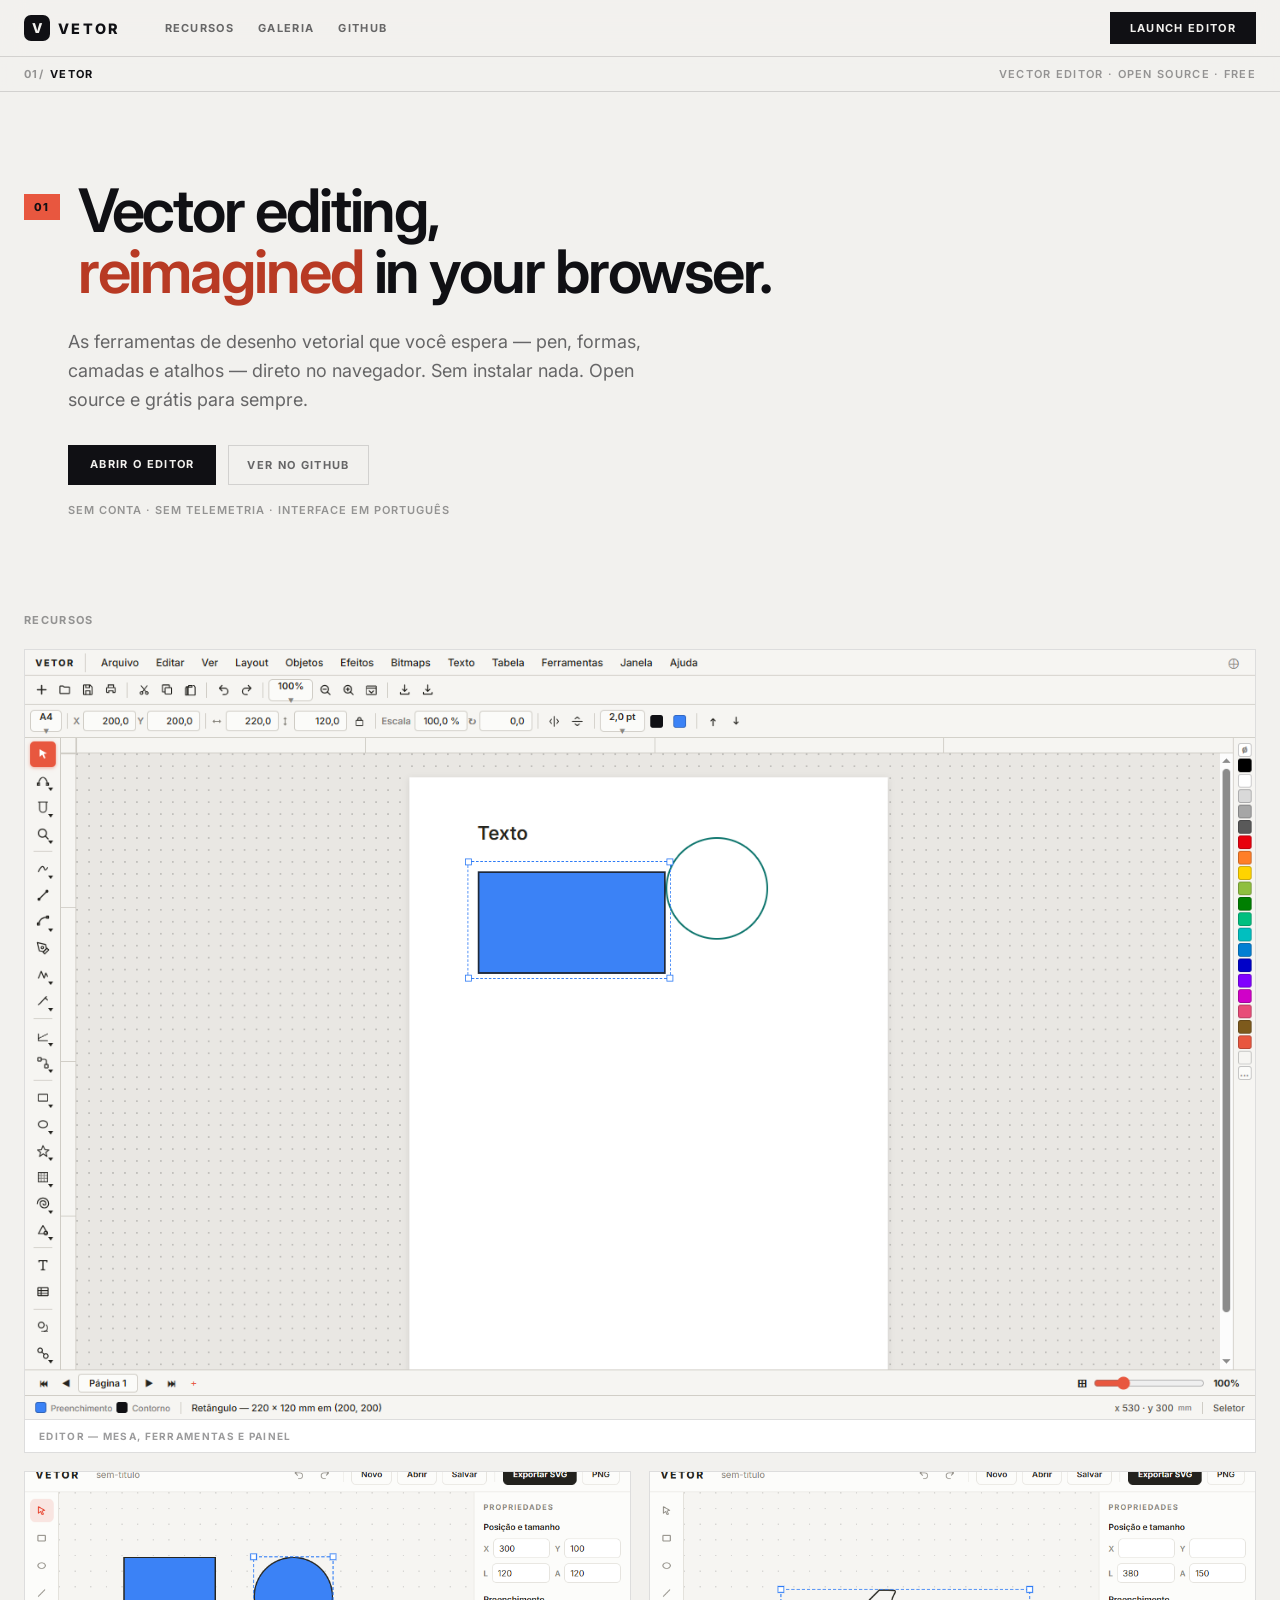
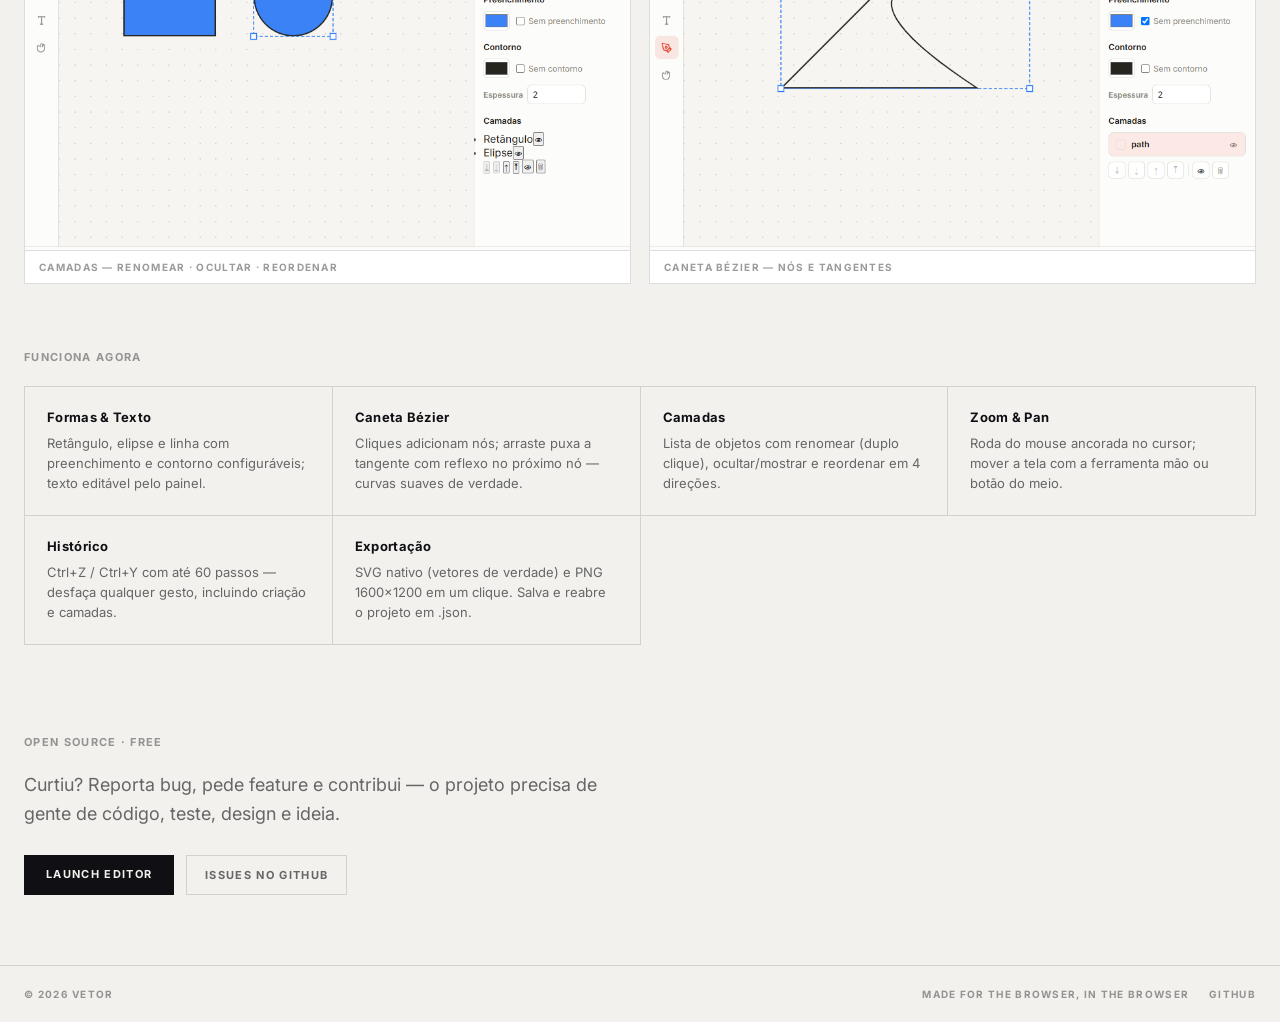
==== commit d48c6a9c: "Renomeia captura para atualizar exibicao no GitHub Co-authored-by: Copilot <223556219+Copilot@users." ====
--- a/index.html
+++ b/index.html
@@ -7,7 +7,7 @@
     <title>VETOR — Editor vetorial no navegador</title>
     <link href="https://fonts.googleapis.com/css2?family=Inter:wght@400;500;600;700;800&display=swap" rel="stylesheet">
     <link rel="icon" type="image/svg+xml" href="favicon.svg">
-    <link rel="stylesheet" href="assets/css/site.css">
+    <link rel="stylesheet" href="assets/css/site.css?v=2">
 </head>
 <body>
     <div class="app-shell">
@@ -59,7 +59,7 @@
                 <div class="galeria-mx">
                     <h2 class="secao-titulo">RECURSOS</h2>
                     <figure class="captura grande">
-                        <img src="docs/preview.png" alt="Editor VETOR: mesa de desenho, ferramentas e painel de propriedades" loading="lazy">
+                        <img src="docs/editor-atual.png" alt="Editor VETOR: mesa de desenho, ferramentas e painel de propriedades" loading="lazy">
                         <figcaption>EDITOR — MESA, FERRAMENTAS E PAINEL</figcaption>
                     </figure>
                     <div class="capturas-dupla">
